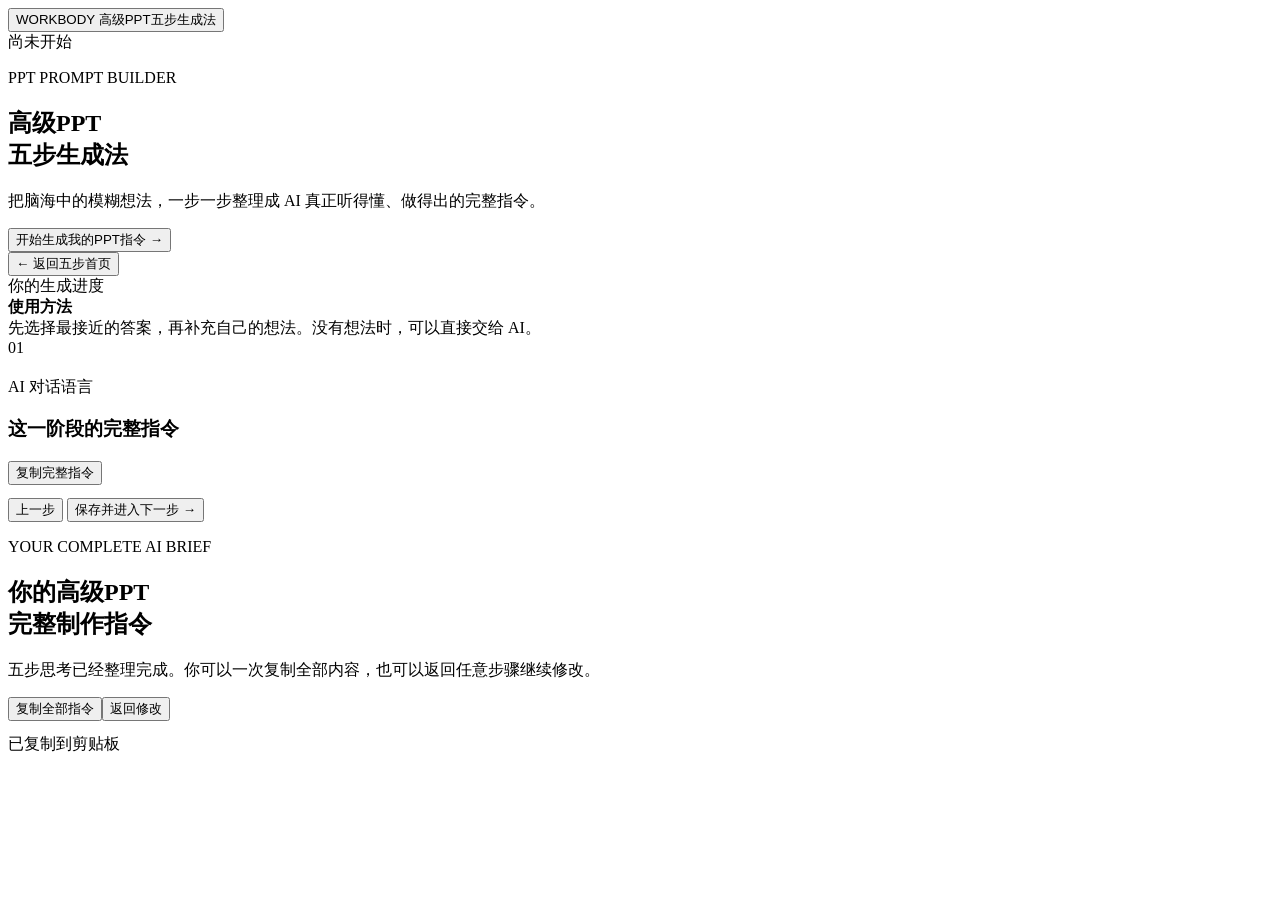
==== index.html @ 55f2f58d "Add index.html" ====
<!doctype html>
<html lang="zh-CN">
<head>
  <meta charset="utf-8">
  <meta name="viewport" content="width=device-width,initial-scale=1">
  <title>高级PPT五步生成法</title>
  <meta name="description" content="通过五步问答，把你的PPT想法整理成AI能够直接执行的指令。">
  <link rel="stylesheet" href="styles.css">
  <link rel="stylesheet" href="overrides.css">
</head>
<body>
  <header class="topbar">
    <button class="brand" id="homeBtn" aria-label="返回首页"><span>WORKBODY</span> 高级PPT五步生成法</button>
    <div class="progress-mini" id="progressMini">尚未开始</div>
  </header>

  <main>
    <section class="home active" id="home">
      <div class="hero">
        <p class="eyebrow">PPT PROMPT BUILDER</p>
        <h1>高级PPT<br><span>五步生成法</span></h1>
        <p class="lead">把脑海中的模糊想法，一步一步整理成 AI 真正听得懂、做得出的完整指令。</p>
        <button class="primary" data-start="0">开始生成我的PPT指令 <span>→</span></button>
      </div>
      <div class="steps-grid" id="stepsGrid"></div>
    </section>

    <section class="wizard" id="wizard">
      <aside class="side">
        <button class="back-home" id="backHome">← 返回五步首页</button>
        <div class="side-title">你的生成进度</div>
        <nav id="sideSteps"></nav>
        <div class="side-tip"><b>使用方法</b><br>先选择最接近的答案，再补充自己的想法。没有想法时，可以直接交给 AI。</div>
      </aside>

      <div class="workspace">
        <div class="step-head">
          <div class="step-number" id="stepNumber">01</div>
          <div><h2 id="stepTitle"></h2><p id="stepDesc"></p></div>
        </div>
        <div class="question-list" id="questionList"></div>

        <section class="prompt-box">
          <div class="prompt-head">
            <div><span>AI 对话语言</span><h3>这一阶段的完整指令</h3></div>
            <button class="copy-btn" id="copyBtn">复制完整指令</button>
          </div>
          <pre id="promptOutput"></pre>
        </section>

        <div class="nav-actions">
          <button class="secondary" id="prevBtn">上一步</button>
          <button class="primary" id="nextBtn">保存并进入下一步 <span>→</span></button>
        </div>
      </div>
    </section>

    <section class="final" id="final">
      <div class="final-wrap">
        <p class="eyebrow">YOUR COMPLETE AI BRIEF</p>
        <h2>你的高级PPT<br>完整制作指令</h2>
        <p>五步思考已经整理完成。你可以一次复制全部内容，也可以返回任意步骤继续修改。</p>
        <div class="final-actions"><button class="primary" id="copyAll">复制全部指令</button><button class="secondary" id="editAgain">返回修改</button></div>
        <pre id="allPrompt"></pre>
      </div>
    </section>
  </main>

  <div class="toast" id="toast">已复制到剪贴板</div>
  <script src="app.js"></script>
</body>
</html>
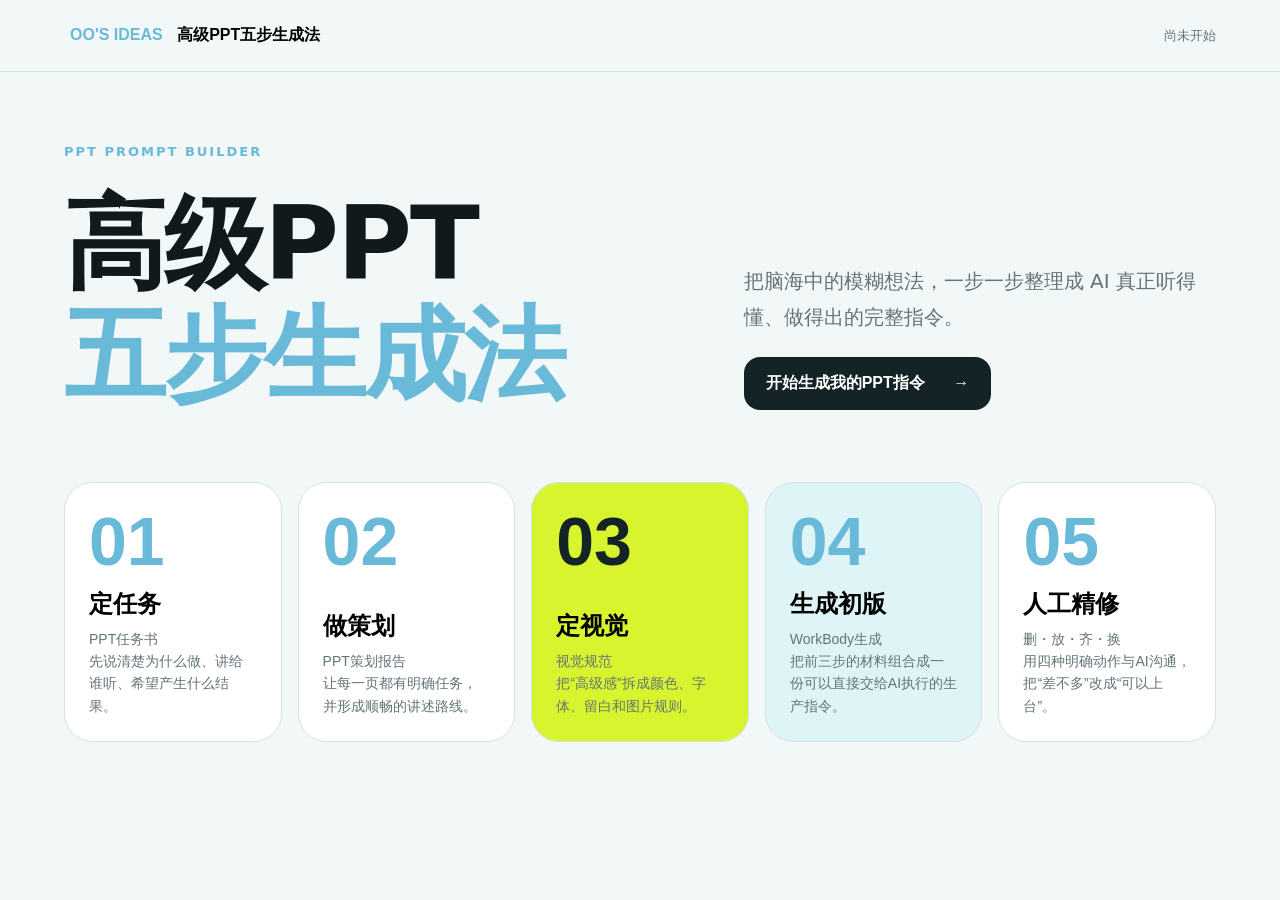
==== commit 7ce85d59: "Replace WORKBODY with OO'S IDEAS in index.html" ====
--- a/index.html
+++ b/index.html
@@ -10,7 +10,7 @@
 </head>
 <body>
   <header class="topbar">
-    <button class="brand" id="homeBtn" aria-label="返回首页"><span>WORKBODY</span> 高级PPT五步生成法</button>
+    <button class="brand" id="homeBtn" aria-label="返回首页"><span>OO'S IDEAS</span> 高级PPT五步生成法</button>
     <div class="progress-mini" id="progressMini">尚未开始</div>
   </header>
 
--- a/styles.css
+++ b/styles.css
@@ -0,0 +1,3 @@
+:root{--bg:#f2f7f8;--ink:#11191b;--muted:#647478;--blue:#69b9d8;--pale:#dff4f7;--lime:#d8f42e;--line:#d5e2e4;--white:#fff;--dark:#142326;--shadow:0 18px 60px rgba(39,75,82,.09)}
+*{box-sizing:border-box}body{margin:0;background:var(--bg);color:var(--ink);font-family:"PingFang SC","Microsoft YaHei",system-ui,sans-serif}.topbar{height:72px;padding:0 5vw;display:flex;align-items:center;justify-content:space-between;border-bottom:1px solid var(--line);position:sticky;top:0;background:rgba(242,247,248,.94);backdrop-filter:blur(16px);z-index:10}.brand{border:0;background:none;font-weight:800;font-size:16px;cursor:pointer}.brand span{color:var(--blue);margin-right:10px}.progress-mini{font-size:13px;color:var(--muted)}main{min-height:calc(100vh - 72px)}section{display:none}.active{display:block}.home{padding:72px 5vw 38px}.hero{display:grid;grid-template-columns:1.1fr .9fr;grid-template-areas:"eye lead" "title lead" "title button";gap:8px 8vw;align-items:end;max-width:1240px;margin:auto}.eyebrow{grid-area:eye;margin:0;color:var(--blue);font-size:13px;font-weight:900;letter-spacing:2px}.hero h1{grid-area:title;font-size:clamp(58px,8vw,112px);line-height:.92;margin:18px 0 0;letter-spacing:-5px}.hero h1 span{color:var(--blue)}.lead{grid-area:lead;font-size:20px;line-height:1.8;color:var(--muted);max-width:490px;margin:0 0 14px}.primary,.secondary,.copy-btn{border:0;border-radius:16px;padding:16px 22px;font-size:16px;font-weight:800;cursor:pointer;transition:.2s}.primary{grid-area:button;background:var(--dark);color:white;justify-self:start}.primary:hover{transform:translateY(-2px);box-shadow:0 10px 30px rgba(20,35,38,.2)}.primary span{margin-left:24px}.secondary{background:white;color:var(--ink);border:1px solid var(--line)}.steps-grid{max-width:1240px;margin:72px auto 32px;display:grid;grid-template-columns:repeat(5,1fr);gap:16px}.step-card{min-height:260px;border:1px solid var(--line);border-radius:28px;background:white;padding:24px;cursor:pointer;display:flex;flex-direction:column;transition:.25s;text-align:left}.step-card:nth-child(3){background:var(--lime)}.step-card:nth-child(4){background:var(--pale)}.step-card:hover{transform:translateY(-8px);box-shadow:var(--shadow)}.step-card .num{font-size:52px;color:var(--blue);font-weight:900}.step-card:nth-child(3) .num{color:var(--dark)}.step-card h3{font-size:24px;margin:auto 0 8px}.step-card p{margin:0;color:var(--muted);font-size:14px;line-height:1.6}.home-note{max-width:1240px;margin:auto;display:flex;justify-content:space-between;color:var(--muted);font-size:13px}.wizard.active{display:grid;grid-template-columns:280px 1fr;max-width:1400px;margin:auto}.side{padding:38px 28px;border-right:1px solid var(--line);min-height:calc(100vh - 72px);position:sticky;top:72px;height:calc(100vh - 72px)}.back-home{border:0;background:none;color:var(--muted);cursor:pointer;padding:0;margin-bottom:42px}.side-title{font-size:13px;color:var(--muted);margin-bottom:16px}.side nav{display:flex;flex-direction:column;gap:8px}.side-step{border:0;background:transparent;border-radius:16px;padding:13px;text-align:left;display:flex;gap:12px;align-items:center;color:var(--muted);cursor:pointer}.side-step b{width:34px;height:34px;border-radius:50%;background:white;display:grid;place-items:center;color:var(--blue)}.side-step.current{background:white;color:var(--ink);font-weight:800}.side-step.done b{background:var(--lime);color:var(--ink)}.side-tip{position:absolute;bottom:32px;left:28px;right:28px;background:var(--dark);color:#cbe7ec;padding:18px;border-radius:18px;font-size:12px;line-height:1.7}.side-tip b{color:white}.workspace{padding:54px 6vw 80px;max-width:1040px}.step-head{display:flex;gap:30px;align-items:flex-start;margin-bottom:44px}.step-number{font-size:70px;line-height:1;color:var(--blue);font-weight:900}.step-head p{margin:3px 0;color:var(--muted)}.step-head h2{font-size:42px;margin:4px 0 8px}.question-list{display:flex;flex-direction:column;gap:22px}.question{background:white;border:1px solid var(--line);border-radius:24px;padding:26px}.question-title{display:flex;align-items:flex-start;gap:12px;margin-bottom:18px}.question-title .qnum{color:var(--blue);font-weight:900}.question-title h3{margin:0;font-size:19px}.question-title p{margin:6px 0 0;font-size:13px;color:var(--muted)}.options{display:flex;flex-wrap:wrap;gap:10px}.option{border:1px solid var(--line);background:var(--bg);border-radius:12px;padding:11px 15px;cursor:pointer;font-size:14px}.option.selected{background:var(--lime);border-color:var(--lime);font-weight:800}.custom-row{display:grid;grid-template-columns:1fr auto;gap:10px;margin-top:14px}.custom-row input,.custom-row textarea{width:100%;border:1px solid var(--line);background:white;border-radius:12px;padding:13px 15px;font:inherit;outline:none}.custom-row input:focus,.custom-row textarea:focus{border-color:var(--blue)}.ai-btn{border:1px solid var(--blue);color:#287995;background:var(--pale);border-radius:12px;padding:0 14px;cursor:pointer;font-weight:700}.prompt-box{margin-top:34px;background:var(--dark);border-radius:26px;color:white;padding:28px}.prompt-head{display:flex;justify-content:space-between;align-items:center}.prompt-head span{color:#9ccbd6;font-size:12px}.prompt-head h3{font-size:22px;margin:4px 0}.copy-btn{background:var(--lime);color:var(--ink);padding:12px 18px}.prompt-box pre,.final pre{white-space:pre-wrap;font:14px/1.8 "PingFang SC","Microsoft YaHei",sans-serif;color:#d9e7e9;border-top:1px solid #334649;padding-top:20px;max-height:360px;overflow:auto}.nav-actions{display:flex;justify-content:space-between;margin-top:26px}.final{padding:64px 5vw}.final-wrap{max-width:1050px;margin:auto}.final h2{font-size:64px;line-height:1.05;margin:16px 0}.final p{color:var(--muted);font-size:18px}.final-actions{display:flex;gap:12px;margin:26px 0}.final pre{background:var(--dark);border-radius:26px;padding:30px;max-height:none}.toast{position:fixed;bottom:32px;left:50%;transform:translate(-50%,20px);background:var(--lime);padding:12px 22px;border-radius:999px;font-weight:800;opacity:0;pointer-events:none;transition:.25s}.toast.show{opacity:1;transform:translate(-50%,0)}
+@media(max-width:900px){.hero{display:block}.lead{margin:28px 0}.steps-grid{grid-template-columns:1fr 1fr}.wizard.active{display:block}.side{display:none}.workspace{padding:36px 5vw}.step-head h2{font-size:34px}.final h2{font-size:46px}}@media(max-width:560px){.home{padding-top:42px}.hero h1{font-size:60px;letter-spacing:-3px}.steps-grid{grid-template-columns:1fr}.step-card{min-height:180px}.home-note{display:none}.step-number{font-size:54px}.step-head{gap:18px}.question{padding:20px}.custom-row{grid-template-columns:1fr}.ai-btn{padding:12px}.prompt-head{display:block}.copy-btn{margin-top:14px}.nav-actions{gap:10px}.nav-actions button{flex:1}.topbar{padding:0 4vw}.brand span{display:none}}
--- a/overrides.css
+++ b/overrides.css
@@ -0,0 +1,13 @@
+.hero h1{line-height:1.08;letter-spacing:-2px;margin-top:22px}
+.step-card .num{font-size:68px;line-height:1}
+.side-step b{width:42px;height:42px;flex:0 0 42px;font-size:18px}
+.step-number{font-size:88px}
+.back-home{font-size:15px;font-weight:700}
+.side-title{font-size:18px;font-weight:800;color:var(--ink);margin-bottom:20px}
+.side-step{font-size:17px;padding:15px 13px;gap:14px}
+.stage-extra{background:var(--pale);border:1px solid #b8dfe7;border-radius:24px;padding:26px}
+.stage-extra h3{margin:0 0 7px;font-size:20px}
+.stage-extra p{margin:0 0 16px;color:var(--muted);font-size:13px}
+.stage-extra textarea{width:100%;min-height:120px;resize:vertical;border:1px solid var(--line);background:white;border-radius:14px;padding:15px;font:inherit;line-height:1.7;outline:none}
+.stage-extra textarea:focus{border-color:var(--blue)}
+@media(max-width:560px){.hero h1{font-size:60px;line-height:1.1;letter-spacing:-1px}.step-number{font-size:68px}}
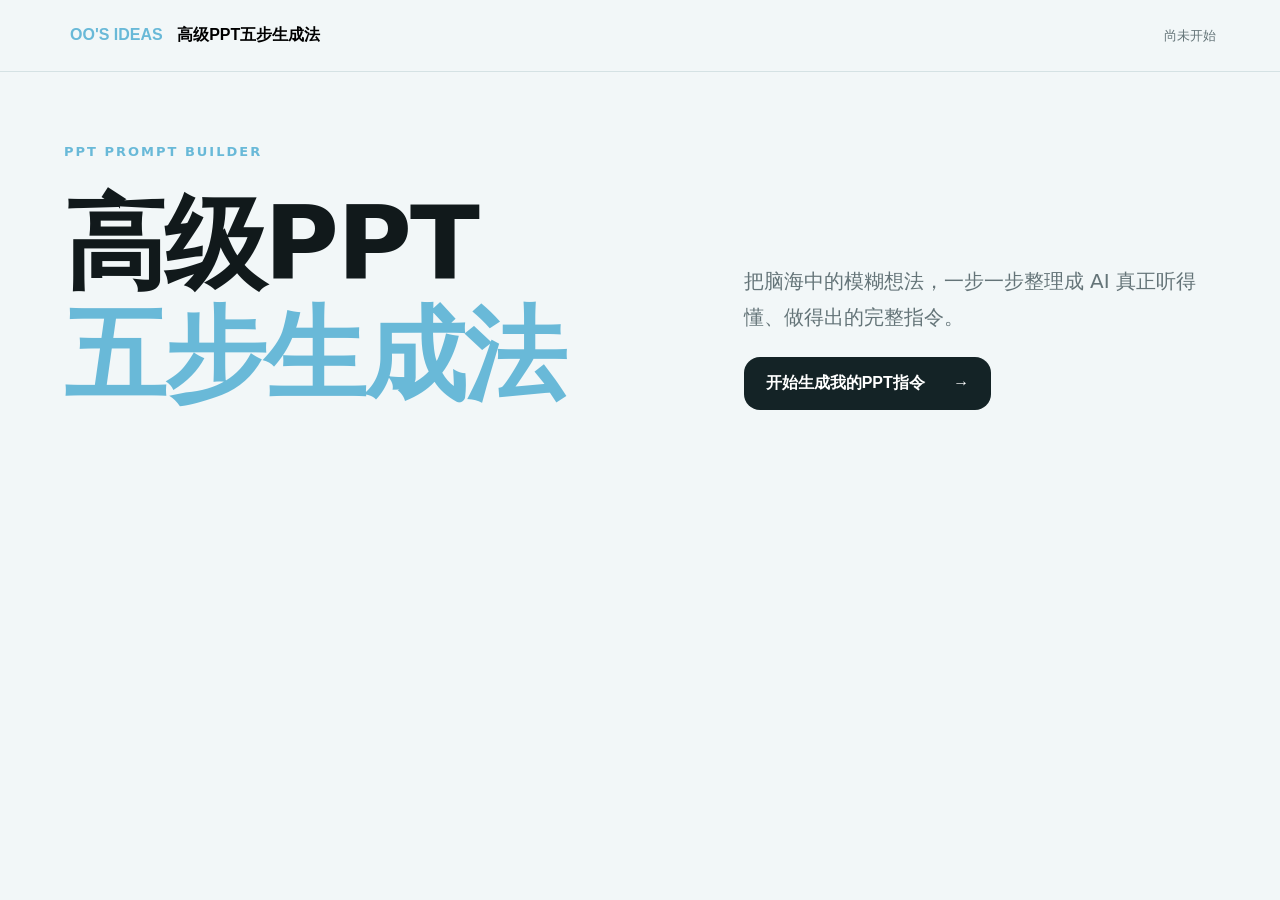
==== commit 7a0ab929: "Refresh PPT builder script cache" ====
--- a/index.html
+++ b/index.html
@@ -67,6 +67,6 @@
   </main>
 
   <div class="toast" id="toast">已复制到剪贴板</div>
-  <script src="app.js"></script>
+  <script src="app.js?v=f7d5cb2a"></script>
 </body>
 </html>
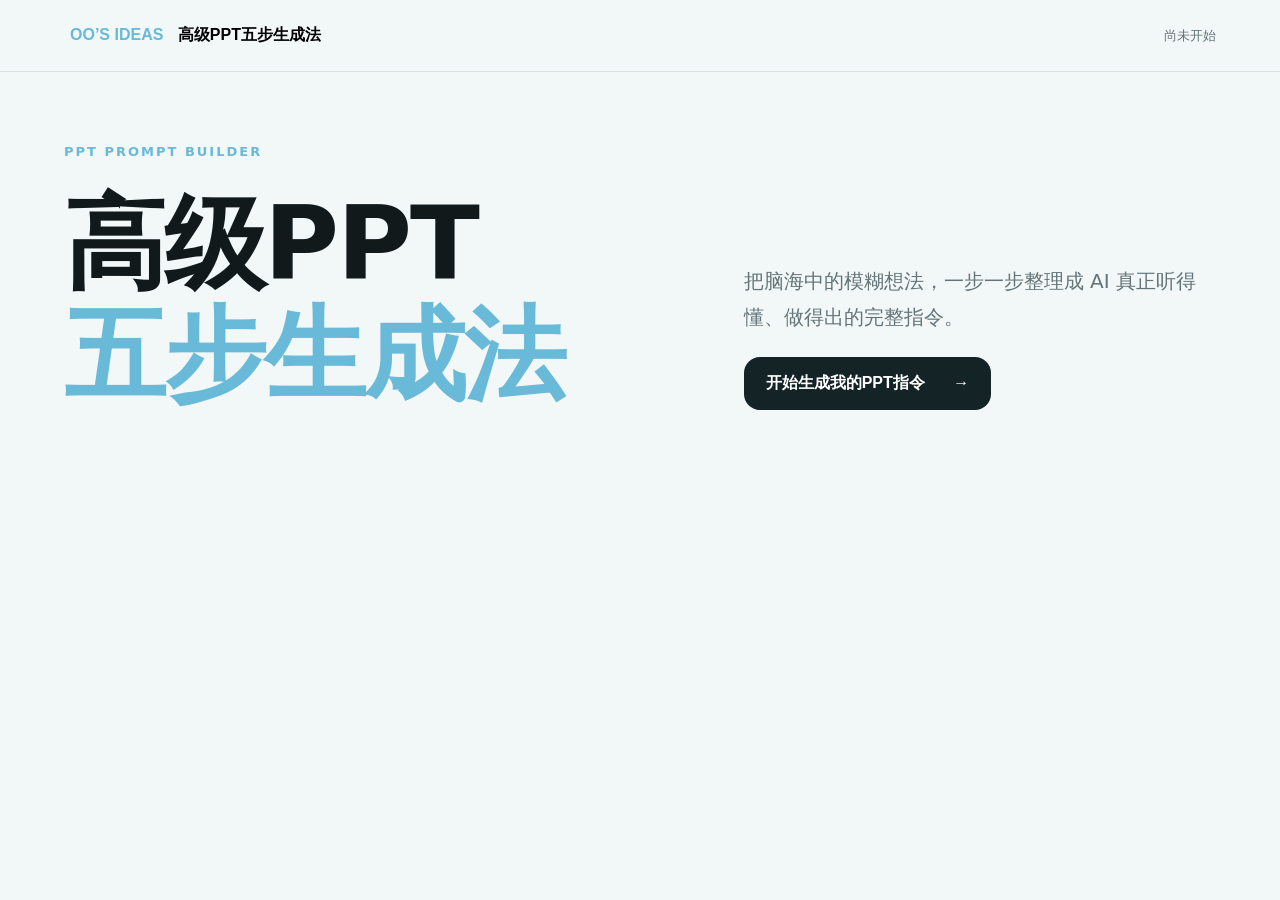
==== commit 9a8e38e9: "Standardize OO’S IDEAS branding in index.html" ====
--- a/index.html
+++ b/index.html
@@ -10,7 +10,7 @@
 </head>
 <body>
   <header class="topbar">
-    <button class="brand" id="homeBtn" aria-label="返回首页"><span>OO'S IDEAS</span> 高级PPT五步生成法</button>
+    <button class="brand" id="homeBtn" aria-label="返回首页"><span>OO’S IDEAS</span> 高级PPT五步生成法</button>
     <div class="progress-mini" id="progressMini">尚未开始</div>
   </header>
 
@@ -67,6 +67,6 @@
   </main>
 
   <div class="toast" id="toast">已复制到剪贴板</div>
-  <script src="app.js?v=f7d5cb2a"></script>
+  <script src="app.js?v=brand-oo-ideas"></script>
 </body>
 </html>
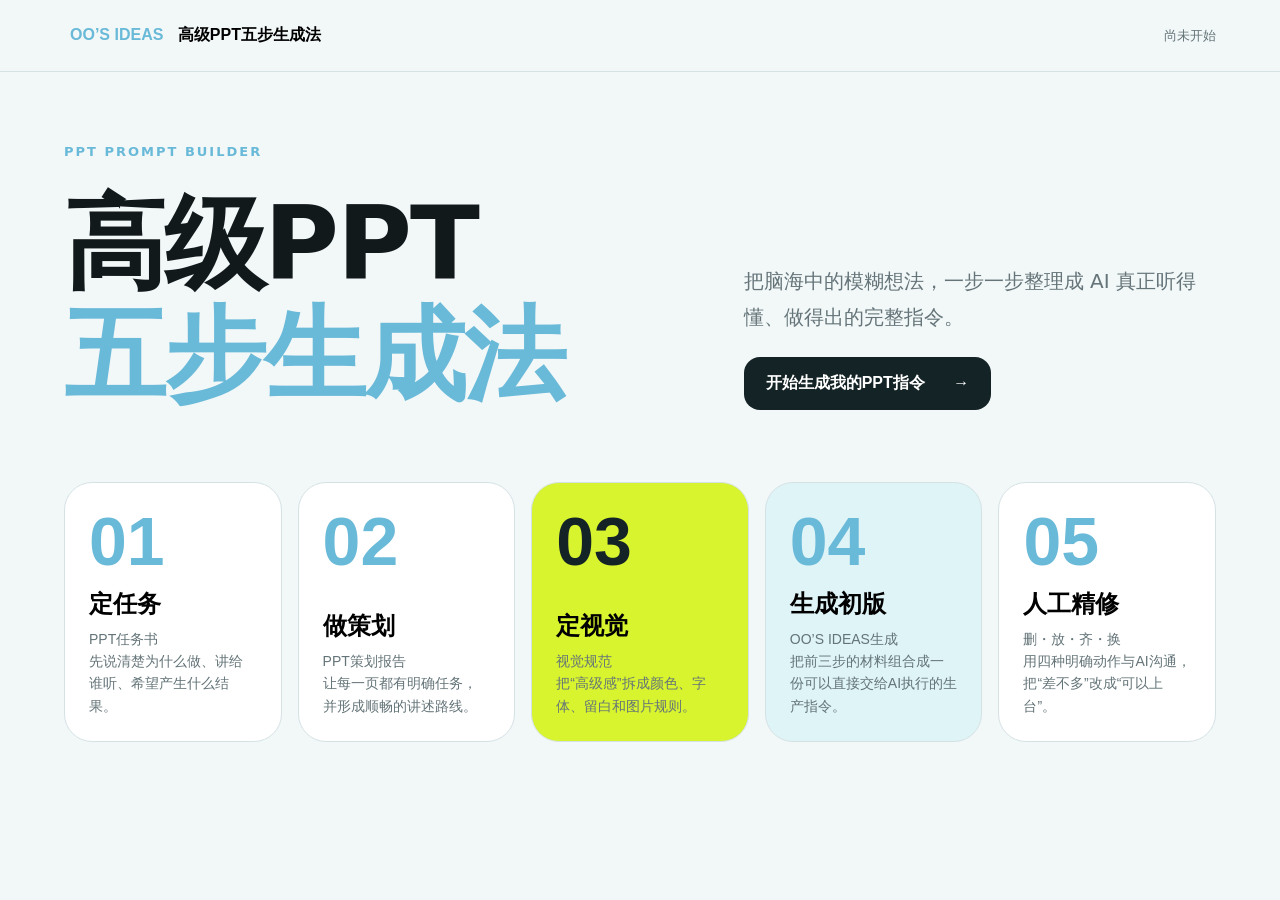
==== commit b32b2fe8: "Use numeric cache key for PPT builder script" ====
--- a/index.html
+++ b/index.html
@@ -67,6 +67,6 @@
   </main>
 
   <div class="toast" id="toast">已复制到剪贴板</div>
-  <script src="app.js?v=brand-oo-ideas"></script>
+  <script src="app.js?v=20261017"></script>
 </body>
 </html>
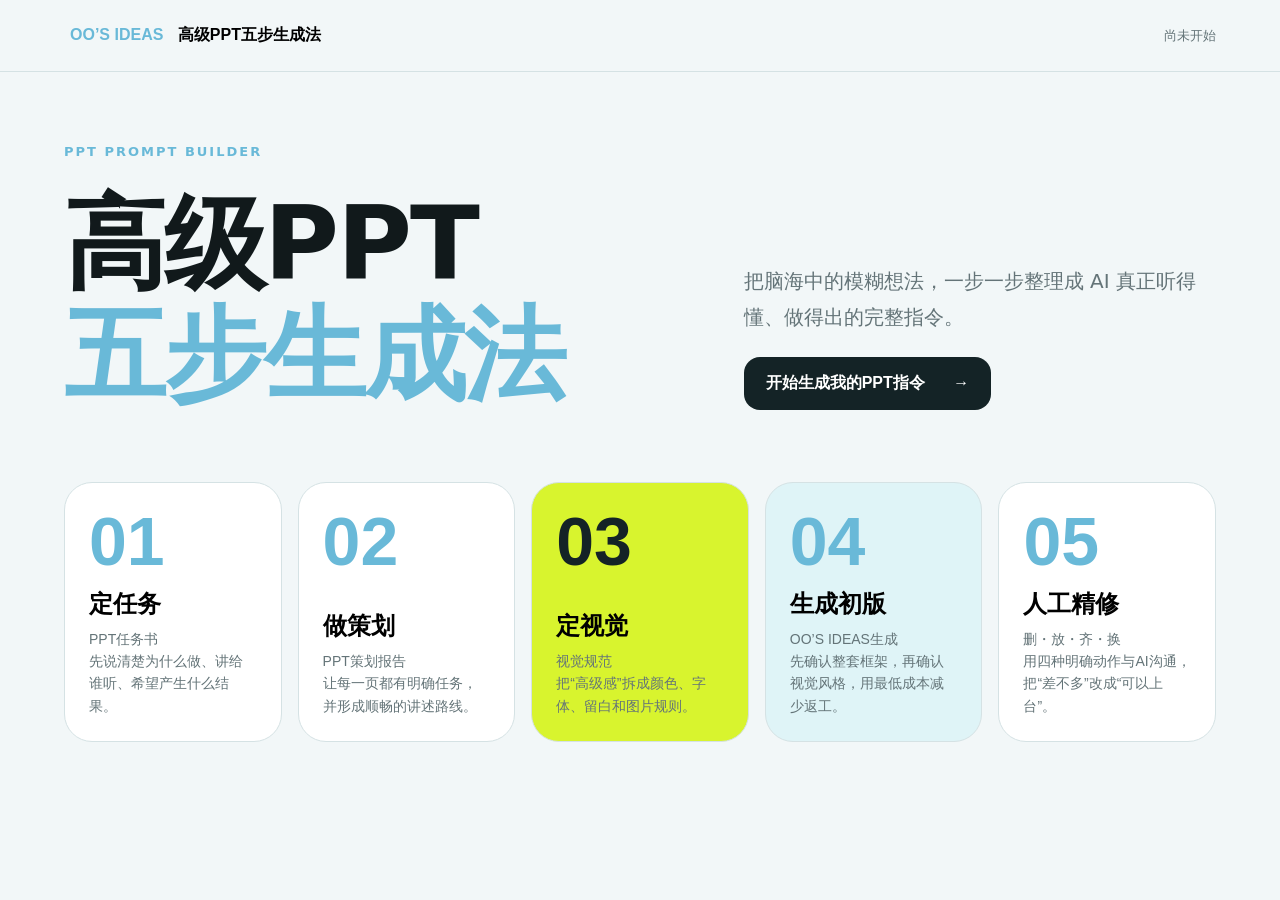
==== commit e55697fa: "Refresh PPT builder after generation options update" ====
--- a/index.html
+++ b/index.html
@@ -67,6 +67,6 @@
   </main>
 
   <div class="toast" id="toast">已复制到剪贴板</div>
-  <script src="app.js?v=20261017"></script>
+  <script src="app.js?v=20261017-2"></script>
 </body>
 </html>
